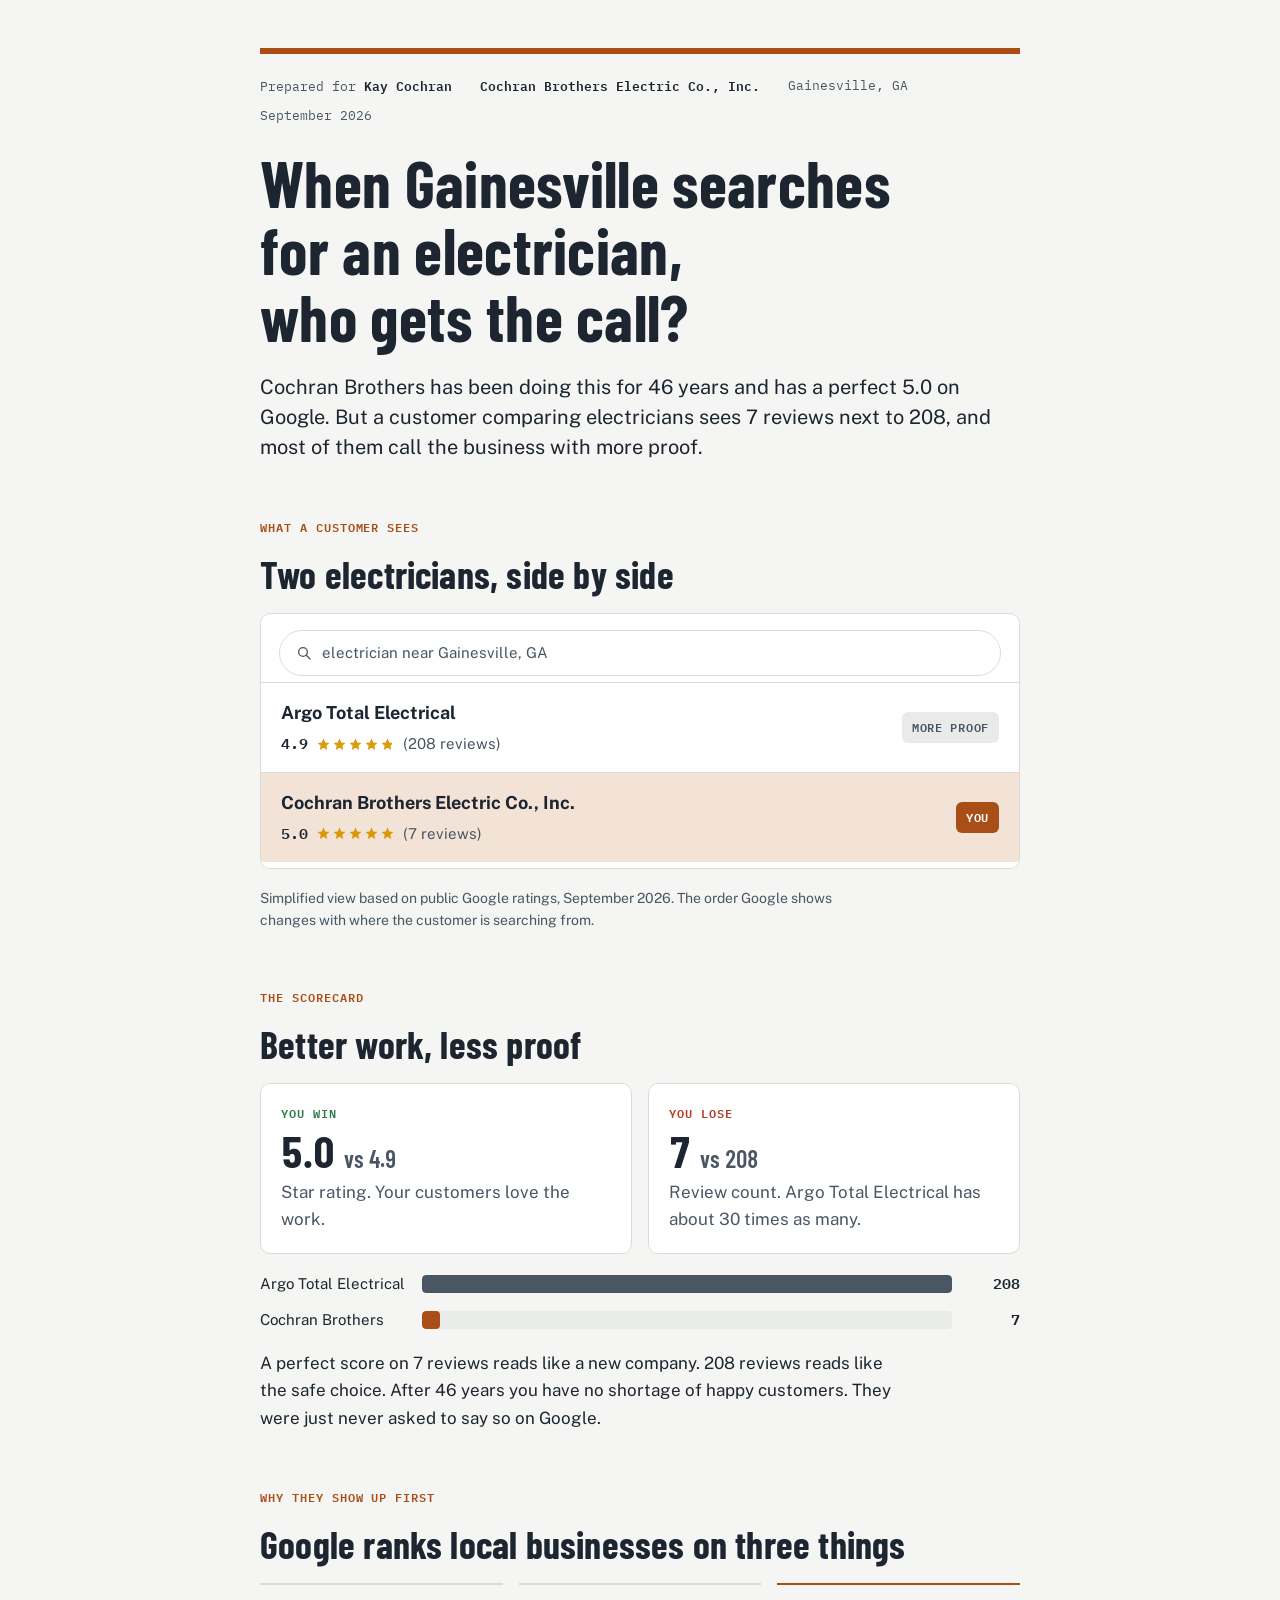
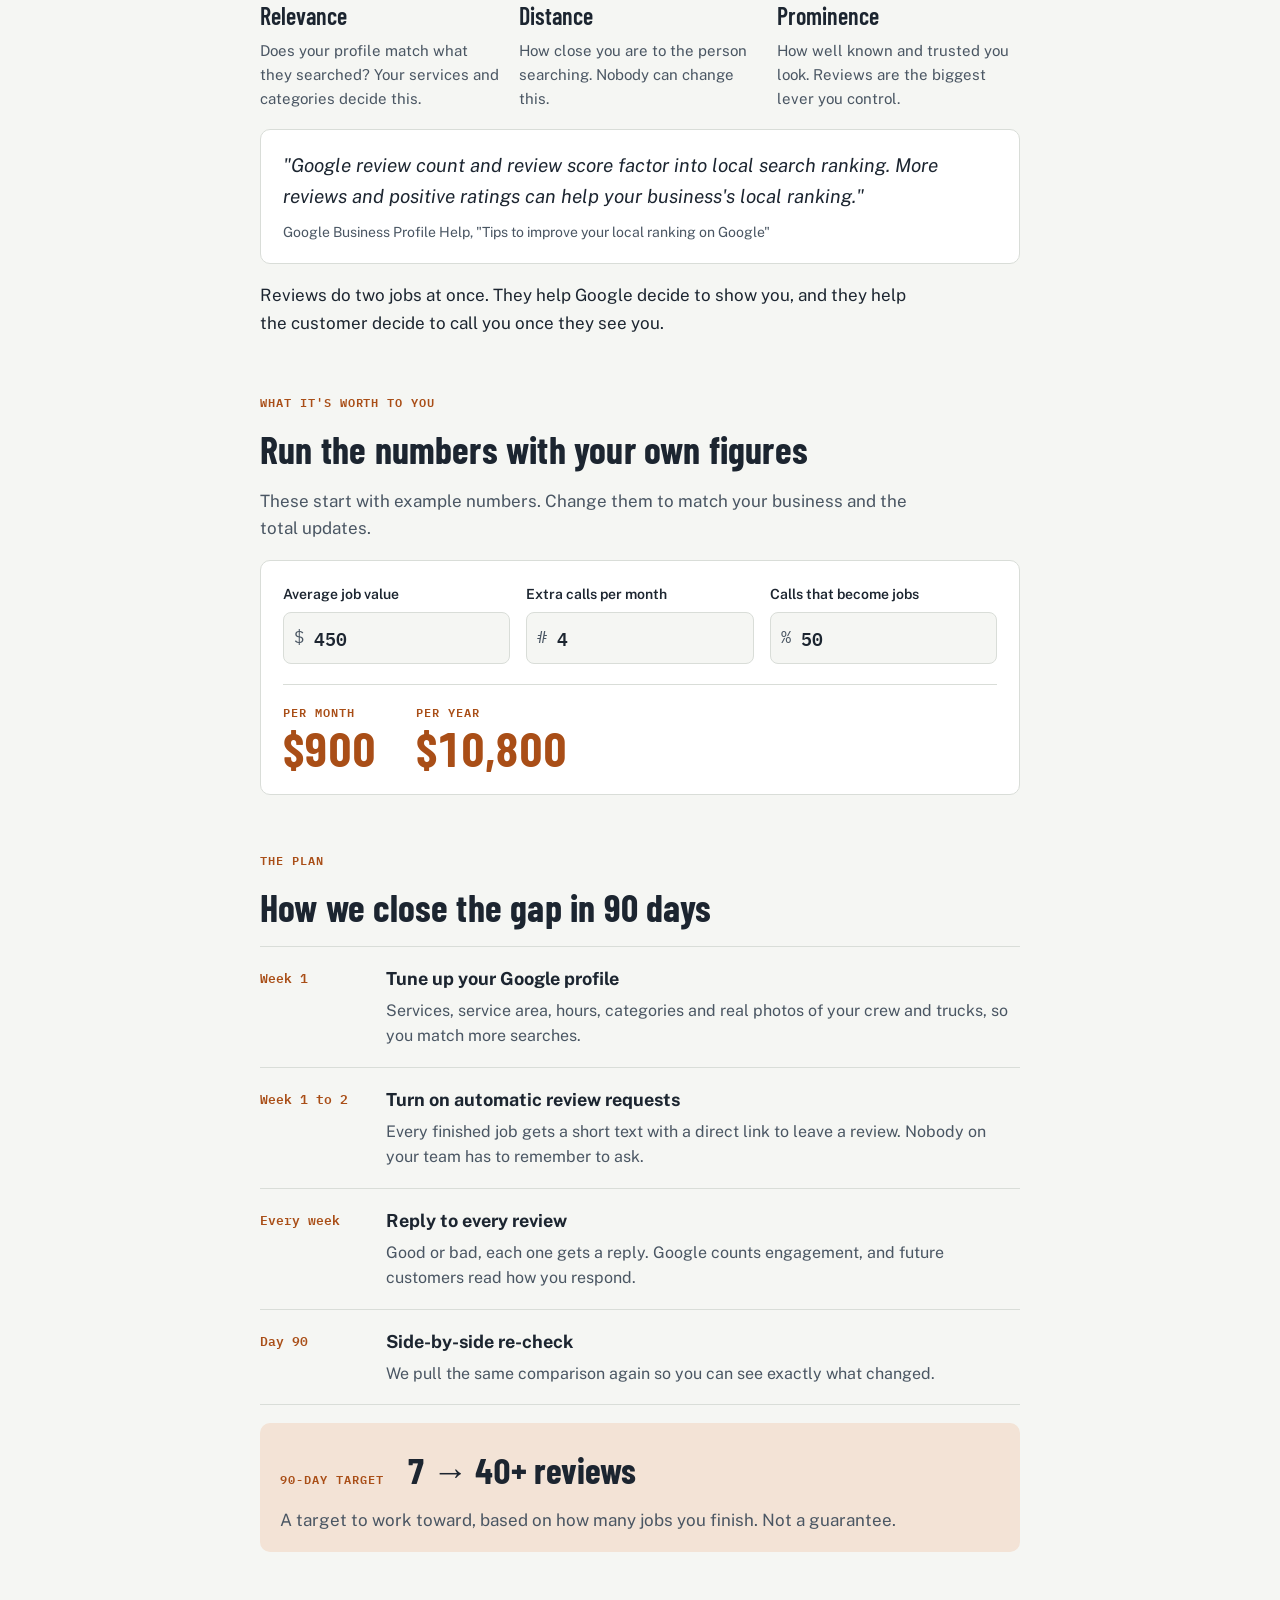
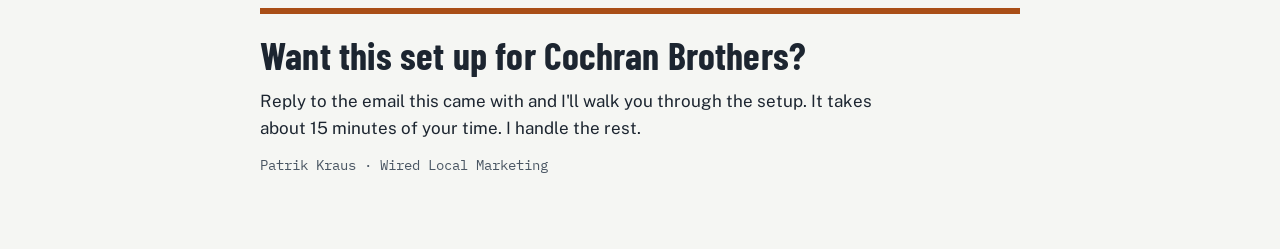
==== google-report.html @ 7e6b8bd8 "Add Google reviews report page for Cochran Brothers outreach Standalone noindex page comparing Cochr" ====
<!doctype html>
<html lang="en">
<head>
<meta charset="utf-8">
<meta name="viewport" content="width=device-width, initial-scale=1, viewport-fit=cover">
<meta name="robots" content="noindex">
<title>Who Gets the Call in Gainesville</title>
<link rel="preconnect" href="https://fonts.googleapis.com">
<link rel="preconnect" href="https://fonts.gstatic.com" crossorigin>
<link rel="stylesheet" href="https://fonts.googleapis.com/css2?family=Barlow+Condensed:wght@500;600;700&family=Public+Sans:ital,wght@0,400;0,600;0,700;1,400&family=IBM+Plex+Mono:wght@500;600&display=swap">
<style>
  :root {
    --paper: #f5f6f3;
    --panel: #ffffff;
    --ink: #1c2530;
    --ink-soft: #4a5663;
    --line: #d9ddd8;
    --copper: #a94e17;
    --copper-soft: #f3e3d6;
    --star: #d99a0b;
    --good: #2f7a4b;
    --warn: #b23b2a;
    --bar-bg: #e8ebe7;
    --display: "Barlow Condensed", "Arial Narrow", "Helvetica Neue", Arial, sans-serif;
    --body: "Public Sans", "Segoe UI", system-ui, -apple-system, sans-serif;
    --mono: "IBM Plex Mono", ui-monospace, "SFMono-Regular", Menlo, monospace;
  }
  @media (prefers-color-scheme: dark) {
    :root:not([data-theme="light"]) {
      color-scheme: dark;
      --paper: #13181e;
      --panel: #1b222a;
      --ink: #e9ece8;
      --ink-soft: #a8b2bb;
      --line: #2e3842;
      --copper: #e08a4f;
      --copper-soft: #3a2619;
      --star: #f0b62e;
      --good: #6cc38c;
      --warn: #f07a66;
      --bar-bg: #26303a;
    }
  }
  :root[data-theme="dark"] {
    color-scheme: dark;
    --paper: #13181e;
    --panel: #1b222a;
    --ink: #e9ece8;
    --ink-soft: #a8b2bb;
    --line: #2e3842;
    --copper: #e08a4f;
    --copper-soft: #3a2619;
    --star: #f0b62e;
    --good: #6cc38c;
    --warn: #f07a66;
    --bar-bg: #26303a;
  }

  * { box-sizing: border-box; }
  body {
    background: var(--paper);
    color: var(--ink);
    font-family: var(--body);
    font-size: 17px;
    line-height: 1.6;
    padding-inline: 20px;
    padding-block: 40px 64px;
  }
  .sheet { max-width: 760px; margin: 0 auto; display: grid; gap: 56px; }

  h1, h2 { font-family: var(--display); font-weight: 700; line-height: 1.05; text-wrap: balance; margin: 0; letter-spacing: 0.005em; }
  h1 { font-size: clamp(40px, 7vw, 64px); }
  h2 { font-size: clamp(28px, 4.4vw, 38px); }
  p { margin: 0; max-width: 65ch; }
  .label {
    font-family: var(--mono); font-size: 12px; font-weight: 600;
    letter-spacing: 0.08em; text-transform: uppercase; color: var(--copper);
  }
  .muted { color: var(--ink-soft); }
  section { display: grid; gap: 18px; }

  /* Header as a job ticket */
  .ticket {
    display: grid; gap: 22px;
    border-top: 6px solid var(--copper);
    padding-top: 22px;
  }
  .ticket-meta {
    display: flex; flex-wrap: wrap; gap: 8px 28px;
    font-family: var(--mono); font-size: 13px; color: var(--ink-soft);
  }
  .ticket-meta b { color: var(--ink); font-weight: 600; }
  .lead { font-size: 20px; line-height: 1.5; }

  /* Search result mockup */
  .results {
    background: var(--panel); border: 1px solid var(--line); border-radius: 10px;
    padding: 6px 0; overflow: hidden;
  }
  .query {
    display: flex; align-items: center; gap: 10px;
    margin: 10px 18px 6px; padding: 10px 16px;
    border: 1px solid var(--line); border-radius: 999px;
    font-size: 15px; color: var(--ink-soft);
  }
  .query svg { flex: none; }
  .row {
    display: grid; grid-template-columns: 1fr auto; gap: 4px 16px; align-items: center;
    padding: 16px 20px; border-top: 1px solid var(--line);
  }
  .row:first-of-type { border-top: 0; }
  .row .name { font-weight: 700; font-size: 18px; }
  .row .meta { display: flex; align-items: center; gap: 8px; font-size: 15px; color: var(--ink-soft); flex-wrap: wrap; }
  .row .meta .num { font-family: var(--mono); color: var(--ink); font-weight: 600; }
  .row .tag {
    grid-row: span 2; font-family: var(--mono); font-size: 12px; font-weight: 600;
    letter-spacing: 0.06em; text-transform: uppercase; padding: 6px 10px; border-radius: 6px;
    white-space: nowrap;
  }
  .row.them .tag { background: var(--bar-bg); color: var(--ink-soft); }
  .row.you { background: var(--copper-soft); }
  .row.you .tag { background: var(--copper); color: var(--panel); }
  .stars { display: inline-flex; gap: 1px; }
  .stars svg { width: 15px; height: 15px; }
  .caption { font-size: 14px; color: var(--ink-soft); }

  /* Scorecard */
  .score { display: grid; grid-template-columns: repeat(2, minmax(0, 1fr)); gap: 16px; }
  .score > div {
    background: var(--panel); border: 1px solid var(--line); border-radius: 10px;
    padding: 20px; display: grid; gap: 6px; align-content: start;
  }
  .score .verdict { font-family: var(--mono); font-size: 12px; font-weight: 600; letter-spacing: 0.08em; text-transform: uppercase; }
  .score .verdict.win { color: var(--good); }
  .score .verdict.lose { color: var(--warn); }
  .score .big { font-family: var(--display); font-size: 44px; font-weight: 700; line-height: 1; font-variant-numeric: tabular-nums; }
  .score .big small { font-size: 24px; color: var(--ink-soft); font-weight: 600; }

  .bars { display: grid; gap: 12px; }
  .bar { display: grid; grid-template-columns: 150px 1fr 56px; gap: 12px; align-items: center; font-size: 15px; }
  .bar .track { height: 18px; background: var(--bar-bg); border-radius: 4px; overflow: hidden; }
  .bar .fill { height: 100%; background: var(--ink-soft); border-radius: 4px; }
  .bar.you .fill { background: var(--copper); min-width: 4px; }
  .bar .n { font-family: var(--mono); font-weight: 600; text-align: right; font-variant-numeric: tabular-nums; }

  /* Google quote */
  blockquote {
    margin: 0; padding: 20px 22px; background: var(--panel);
    border: 1px solid var(--line); border-radius: 10px;
    display: grid; gap: 10px;
  }
  blockquote p { font-size: 19px; font-style: italic; }
  blockquote cite { font-style: normal; font-size: 14px; color: var(--ink-soft); }
  .factors { display: grid; grid-template-columns: repeat(3, minmax(0, 1fr)); gap: 16px; }
  .factors div { display: grid; gap: 4px; align-content: start; border-top: 2px solid var(--line); padding-top: 12px; }
  .factors div.key { border-top-color: var(--copper); }
  .factors h3 { margin: 0; font-family: var(--display); font-size: 24px; font-weight: 600; }
  .factors p { font-size: 15px; color: var(--ink-soft); }

  /* Calculator */
  .calc {
    background: var(--panel); border: 1px solid var(--line); border-radius: 10px;
    padding: 22px; display: grid; gap: 20px;
  }
  .inputs { display: grid; grid-template-columns: repeat(3, minmax(0, 1fr)); gap: 16px; }
  .field { display: grid; gap: 6px; }
  .field label { font-size: 14px; font-weight: 600; }
  .field .wrap { display: flex; align-items: center; border: 1px solid var(--line); border-radius: 8px; background: var(--paper); }
  .field .wrap span { padding-inline: 10px; font-family: var(--mono); color: var(--ink-soft); }
  .field input {
    width: 100%; min-width: 0; border: 0; background: transparent; color: var(--ink);
    font-family: var(--mono); font-size: 18px; font-weight: 600; padding: 10px 10px 10px 0;
  }
  .field .wrap:focus-within { outline: 2px solid var(--copper); outline-offset: 1px; }
  .field input:focus { outline: none; }
  .result { display: flex; flex-wrap: wrap; gap: 12px 40px; align-items: baseline; border-top: 1px solid var(--line); padding-top: 18px; }
  .result div { display: grid; gap: 2px; }
  .result .big { font-family: var(--display); font-size: 48px; font-weight: 700; line-height: 1; color: var(--copper); font-variant-numeric: tabular-nums; }

  /* Plan */
  ol.plan { list-style: none; margin: 0; padding: 0; display: grid; gap: 0; counter-reset: step; }
  ol.plan li {
    counter-increment: step; display: grid; grid-template-columns: 110px 1fr; gap: 16px;
    padding: 18px 0; border-top: 1px solid var(--line);
  }
  ol.plan li:last-child { border-bottom: 1px solid var(--line); }
  ol.plan .when { font-family: var(--mono); font-size: 13px; font-weight: 600; color: var(--copper); padding-top: 3px; }
  ol.plan h3 { margin: 0 0 4px; font-size: 18px; }
  ol.plan p { font-size: 16px; color: var(--ink-soft); }
  .goal {
    display: flex; flex-wrap: wrap; gap: 8px 24px; align-items: baseline;
    background: var(--copper-soft); border-radius: 10px; padding: 18px 20px;
  }
  .goal .big { font-family: var(--display); font-size: 36px; font-weight: 700; font-variant-numeric: tabular-nums; }

  .cta { border-top: 6px solid var(--copper); padding-top: 22px; display: grid; gap: 12px; }
  .sign { font-family: var(--mono); font-size: 14px; color: var(--ink-soft); }

  @media (max-width: 620px) {
    body { font-size: 16px; padding-block: 28px 48px; }
    .sheet { gap: 44px; }
    .score, .inputs, .factors { grid-template-columns: 1fr; }
    .bar { grid-template-columns: 1fr 48px; }
    .bar .who { grid-column: 1 / -1; }
    ol.plan li { grid-template-columns: 1fr; gap: 4px; }
  }
  @media (prefers-reduced-motion: no-preference) {
    .bar .fill { transition: width 600ms ease-out; }
  }
</style>

</head>
<body>
<main class="sheet">

  <header class="ticket">
    <div class="ticket-meta">
      <span>Prepared for <b id="t-contact"></b></span>
      <span><b id="t-business"></b></span>
      <span id="t-city"></span>
      <span id="t-date"></span>
    </div>
    <h1 id="t-headline"></h1>
    <p class="lead" id="t-lead"></p>
  </header>

  <section>
    <span class="label">What a customer sees</span>
    <h2>Two electricians, side by side</h2>
    <div class="results" aria-label="Simplified Google local results">
      <div class="query">
        <svg width="16" height="16" viewBox="0 0 24 24" fill="none" aria-hidden="true"><circle cx="10.5" cy="10.5" r="6.5" stroke="currentColor" stroke-width="2" fill="none"/><path d="M15.5 15.5L21 21" stroke="currentColor" stroke-width="2" stroke-linecap="round"/></svg>
        <span id="t-query"></span>
      </div>
      <div class="row them">
        <div class="name" id="r-comp-name"></div>
        <span class="tag">More proof</span>
        <div class="meta"><span class="num" id="r-comp-rating"></span><span class="stars" id="r-comp-stars"></span><span id="r-comp-count"></span></div>
      </div>
      <div class="row you">
        <div class="name" id="r-you-name"></div>
        <span class="tag">You</span>
        <div class="meta"><span class="num" id="r-you-rating"></span><span class="stars" id="r-you-stars"></span><span id="r-you-count"></span></div>
      </div>
    </div>
    <p class="caption" id="t-caption"></p>
  </section>

  <section>
    <span class="label">The scorecard</span>
    <h2 id="t-score-head"></h2>
    <div class="score">
      <div>
        <span class="verdict win">You win</span>
        <span class="big" id="s-rating"></span>
        <p class="muted">Star rating. Your customers love the work.</p>
      </div>
      <div>
        <span class="verdict lose">You lose</span>
        <span class="big" id="s-count"></span>
        <p class="muted" id="s-count-note"></p>
      </div>
    </div>
    <div class="bars" aria-label="Google review count comparison, drawn to scale">
      <div class="bar"><span class="who" id="b-comp-name"></span><div class="track"><div class="fill" id="b-comp"></div></div><span class="n" id="b-comp-n"></span></div>
      <div class="bar you"><span class="who" id="b-you-name"></span><div class="track"><div class="fill" id="b-you"></div></div><span class="n" id="b-you-n"></span></div>
    </div>
    <p id="t-score-body"></p>
  </section>

  <section>
    <span class="label">Why they show up first</span>
    <h2>Google ranks local businesses on three things</h2>
    <div class="factors">
      <div><h3>Relevance</h3><p>Does your profile match what they searched? Your services and categories decide this.</p></div>
      <div><h3>Distance</h3><p>How close you are to the person searching. Nobody can change this.</p></div>
      <div class="key"><h3>Prominence</h3><p>How well known and trusted you look. Reviews are the biggest lever you control.</p></div>
    </div>
    <blockquote>
      <p>"Google review count and review score factor into local search ranking. More reviews and positive ratings can help your business's local ranking."</p>
      <cite>Google Business Profile Help, "Tips to improve your local ranking on Google"</cite>
    </blockquote>
    <p>Reviews do two jobs at once. They help Google decide to show you, and they help the customer decide to call you once they see you.</p>
  </section>

  <section>
    <span class="label">What it's worth to you</span>
    <h2>Run the numbers with your own figures</h2>
    <p class="muted">These start with example numbers. Change them to match your business and the total updates.</p>
    <div class="calc">
      <div class="inputs">
        <div class="field">
          <label for="c-job">Average job value</label>
          <div class="wrap"><span>$</span><input id="c-job" type="number" min="0" step="50" inputmode="numeric"></div>
        </div>
        <div class="field">
          <label for="c-calls">Extra calls per month</label>
          <div class="wrap"><span>#</span><input id="c-calls" type="number" min="0" step="1" inputmode="numeric"></div>
        </div>
        <div class="field">
          <label for="c-close">Calls that become jobs</label>
          <div class="wrap"><span>%</span><input id="c-close" type="number" min="0" max="100" step="5" inputmode="numeric"></div>
        </div>
      </div>
      <div class="result" aria-live="polite">
        <div><span class="label">Per month</span><span class="big" id="c-month"></span></div>
        <div><span class="label">Per year</span><span class="big" id="c-year"></span></div>
      </div>
    </div>
  </section>

  <section>
    <span class="label">The plan</span>
    <h2>How we close the gap in 90 days</h2>
    <ol class="plan">
      <li><span class="when">Week 1</span><div><h3>Tune up your Google profile</h3><p>Services, service area, hours, categories and real photos of your crew and trucks, so you match more searches.</p></div></li>
      <li><span class="when">Week 1 to 2</span><div><h3>Turn on automatic review requests</h3><p>Every finished job gets a short text with a direct link to leave a review. Nobody on your team has to remember to ask.</p></div></li>
      <li><span class="when">Every week</span><div><h3>Reply to every review</h3><p>Good or bad, each one gets a reply. Google counts engagement, and future customers read how you respond.</p></div></li>
      <li><span class="when">Day 90</span><div><h3>Side-by-side re-check</h3><p>We pull the same comparison again so you can see exactly what changed.</p></div></li>
    </ol>
    <div class="goal">
      <span class="label">90-day target</span>
      <span class="big" id="g-target"></span>
      <span class="muted">A target to work toward, based on how many jobs you finish. Not a guarantee.</span>
    </div>
  </section>

  <footer class="cta">
    <h2 id="t-cta"></h2>
    <p>Reply to the email this came with and I'll walk you through the setup. It takes about 15 minutes of your time. I handle the rest.</p>
    <p class="sign">Patrik Kraus · Wired Local Marketing</p>
  </footer>
</main>

<script>
  // Swap these values to reuse the report for another prospect.
  const DATA = {
    contact: "Kay Cochran",
    business: "Cochran Brothers Electric Co., Inc.",
    shortName: "Cochran Brothers",
    city: "Gainesville, GA",
    since: 1980,
    date: "September 2026",
    query: "electrician near Gainesville, GA",
    you: { rating: 5.0, reviews: 7 },
    competitor: { name: "Argo Total Electrical", rating: 4.9, reviews: 208 },
    targetReviews: 40,
    calc: { job: 450, calls: 4, close: 50 }
  };

  const $ = id => document.getElementById(id);
  const years = parseInt(DATA.date.slice(-4), 10) - DATA.since;
  const ratio = Math.round(DATA.competitor.reviews / Math.max(DATA.you.reviews, 1));

  function starSvg(fill) {
    const id = "g" + Math.random().toString(36).slice(2, 8);
    return `<svg viewBox="0 0 24 24" aria-hidden="true"><defs><linearGradient id="${id}"><stop offset="${fill * 100}%" stop-color="var(--star)"/><stop offset="${fill * 100}%" stop-color="var(--bar-bg)"/></linearGradient></defs><path fill="url(#${id})" d="M12 2.5l2.9 6.1 6.6.8-4.9 4.6 1.3 6.6L12 17.3l-5.9 3.3 1.3-6.6-4.9-4.6 6.6-.8z"/></svg>`;
  }
  function stars(rating) {
    let out = "";
    for (let i = 0; i < 5; i++) out += starSvg(Math.max(0, Math.min(1, rating - i)));
    return out;
  }

  $("t-contact").textContent = DATA.contact;
  $("t-business").textContent = DATA.business;
  $("t-city").textContent = DATA.city;
  $("t-date").textContent = DATA.date;
  $("t-headline").textContent = `When ${DATA.city.split(",")[0]} searches for an electrician, who gets the call?`;
  $("t-lead").textContent = `${DATA.shortName} has been doing this for ${years} years and has a perfect ${DATA.you.rating.toFixed(1)} on Google. But a customer comparing electricians sees ${DATA.you.reviews} reviews next to ${DATA.competitor.reviews}, and most of them call the business with more proof.`;

  $("t-query").textContent = DATA.query;
  $("r-comp-name").textContent = DATA.competitor.name;
  $("r-comp-rating").textContent = DATA.competitor.rating.toFixed(1);
  $("r-comp-stars").innerHTML = stars(DATA.competitor.rating);
  $("r-comp-count").textContent = `(${DATA.competitor.reviews} reviews)`;
  $("r-you-name").textContent = DATA.business;
  $("r-you-rating").textContent = DATA.you.rating.toFixed(1);
  $("r-you-stars").innerHTML = stars(DATA.you.rating);
  $("r-you-count").textContent = `(${DATA.you.reviews} reviews)`;
  $("t-caption").textContent = `Simplified view based on public Google ratings, ${DATA.date}. The order Google shows changes with where the customer is searching from.`;

  $("t-score-head").textContent = "Better work, less proof";
  $("s-rating").innerHTML = `${DATA.you.rating.toFixed(1)} <small>vs ${DATA.competitor.rating.toFixed(1)}</small>`;
  $("s-count").innerHTML = `${DATA.you.reviews} <small>vs ${DATA.competitor.reviews}</small>`;
  $("s-count-note").textContent = `Review count. ${DATA.competitor.name} has about ${ratio} times as many.`;
  $("b-comp-name").textContent = DATA.competitor.name;
  $("b-you-name").textContent = DATA.shortName;
  $("b-comp-n").textContent = DATA.competitor.reviews;
  $("b-you-n").textContent = DATA.you.reviews;
  const max = Math.max(DATA.competitor.reviews, DATA.you.reviews);
  $("b-comp").style.width = (DATA.competitor.reviews / max * 100) + "%";
  $("b-you").style.width = (DATA.you.reviews / max * 100) + "%";
  $("t-score-body").textContent = `A perfect score on ${DATA.you.reviews} reviews reads like a new company. ${DATA.competitor.reviews} reviews reads like the safe choice. After ${years} years you have no shortage of happy customers. They were just never asked to say so on Google.`;

  $("g-target").textContent = `${DATA.you.reviews} → ${DATA.targetReviews}+ reviews`;
  $("t-cta").textContent = `Want this set up for ${DATA.shortName}?`;

  const money = n => "$" + Math.round(n).toLocaleString("en-US");
  const inputs = { job: $("c-job"), calls: $("c-calls"), close: $("c-close") };
  inputs.job.value = DATA.calc.job;
  inputs.calls.value = DATA.calc.calls;
  inputs.close.value = DATA.calc.close;
  function recalc() {
    const job = Math.max(0, parseFloat(inputs.job.value) || 0);
    const calls = Math.max(0, parseFloat(inputs.calls.value) || 0);
    const close = Math.min(100, Math.max(0, parseFloat(inputs.close.value) || 0)) / 100;
    const month = job * calls * close;
    $("c-month").textContent = money(month);
    $("c-year").textContent = money(month * 12);
  }
  Object.values(inputs).forEach(el => el.addEventListener("input", recalc));
  recalc();
</script>
</body>
</html>
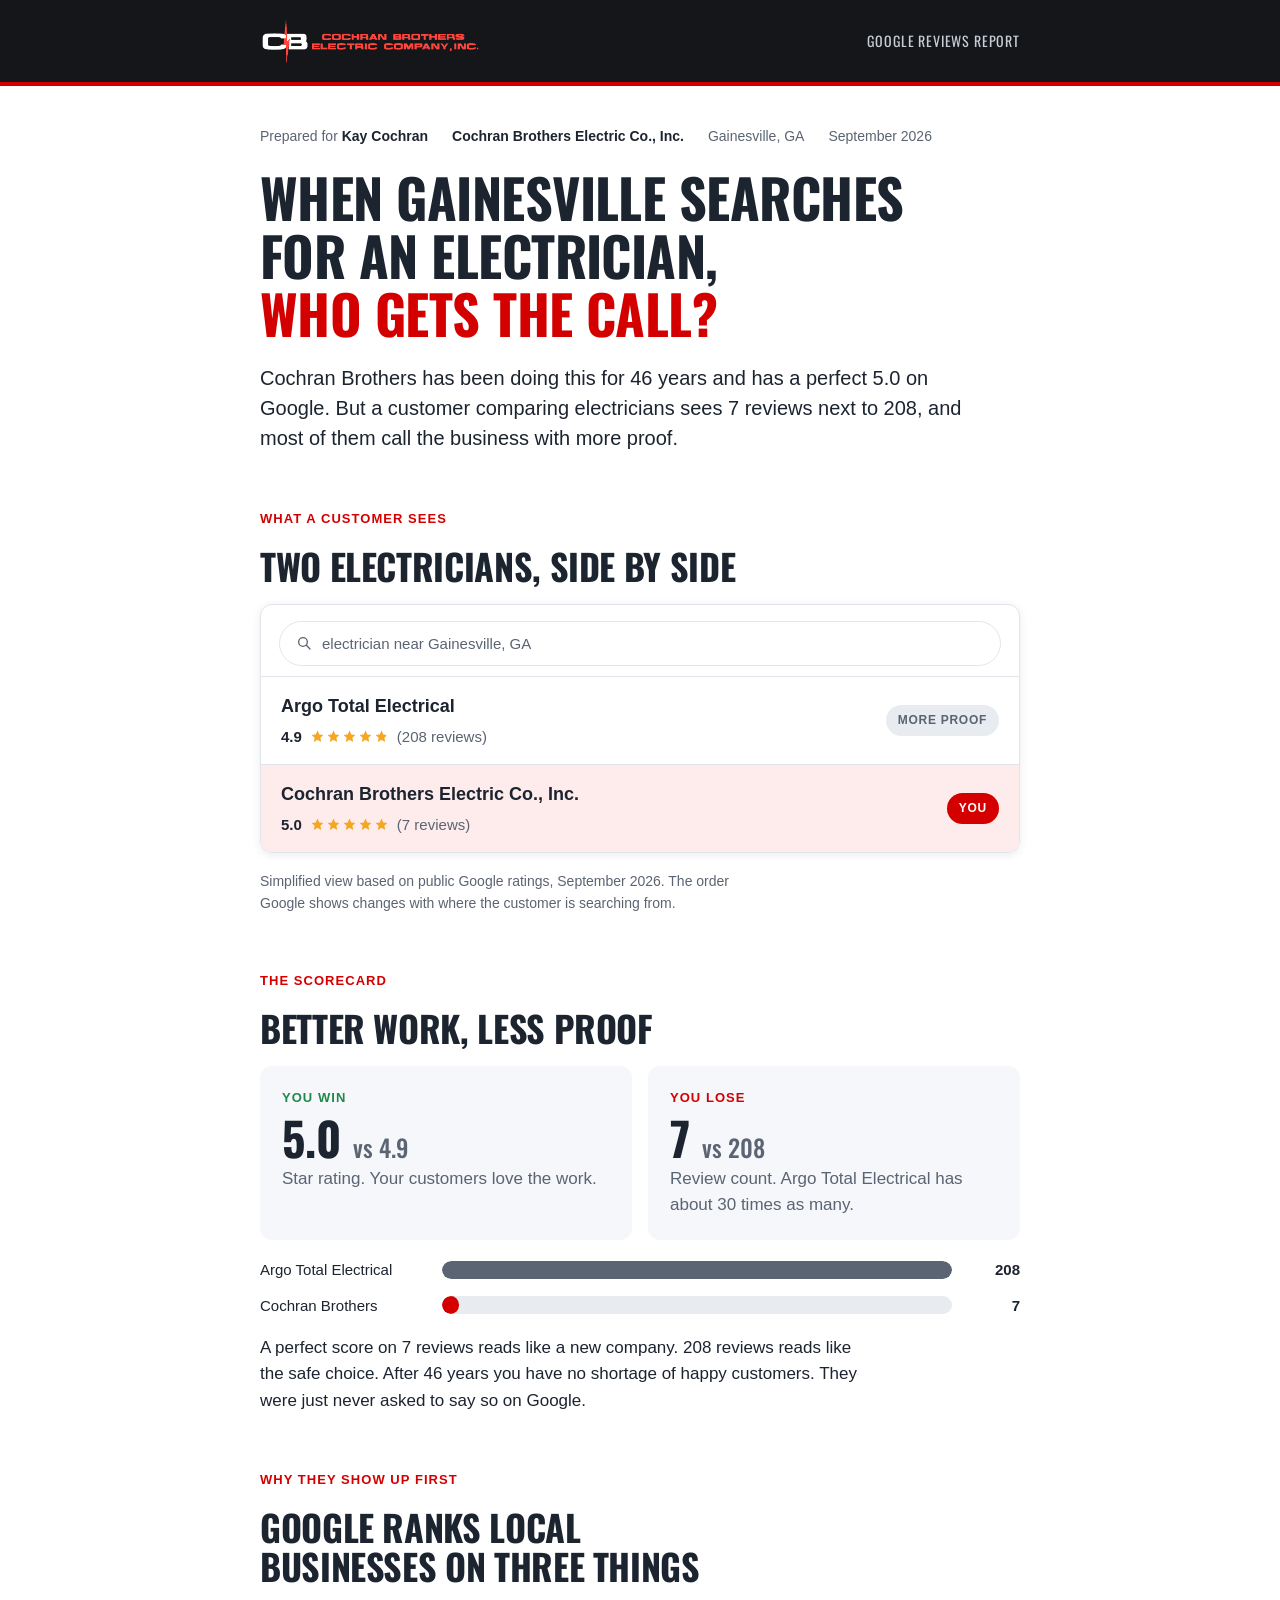
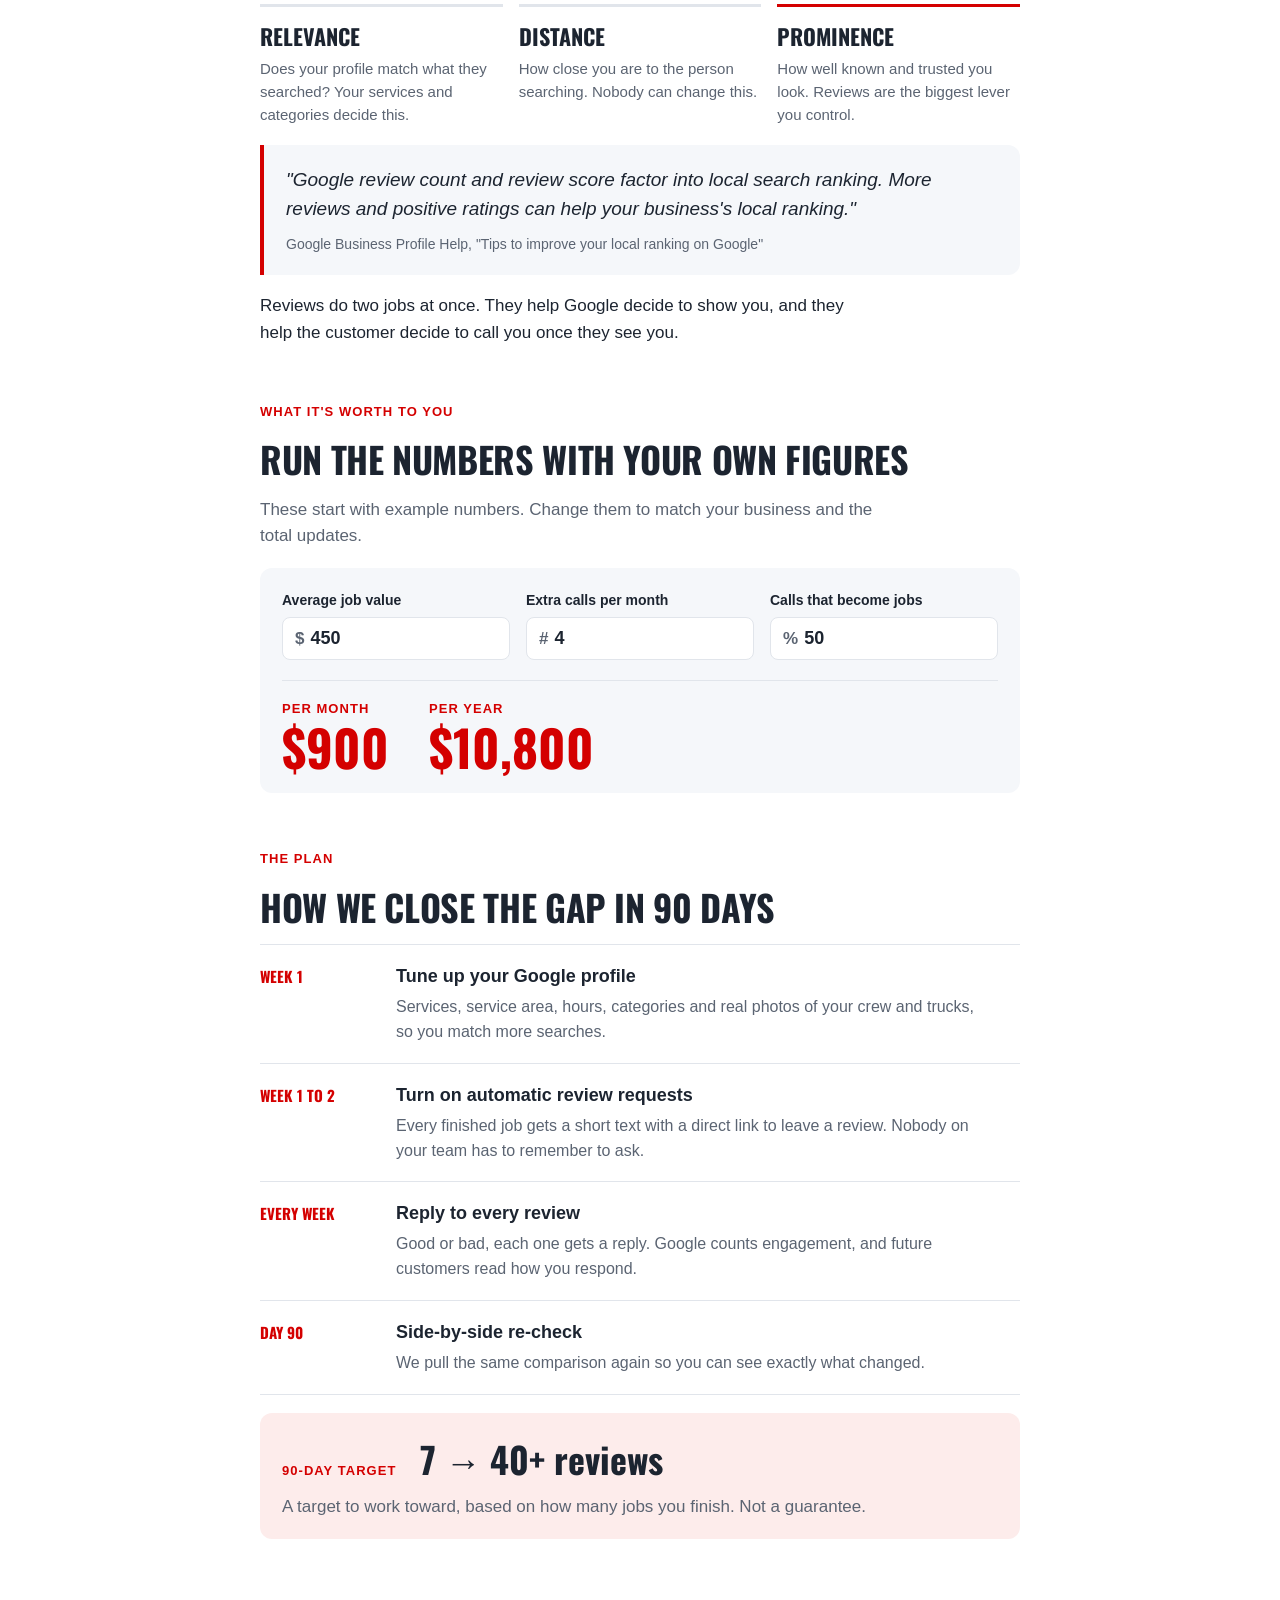
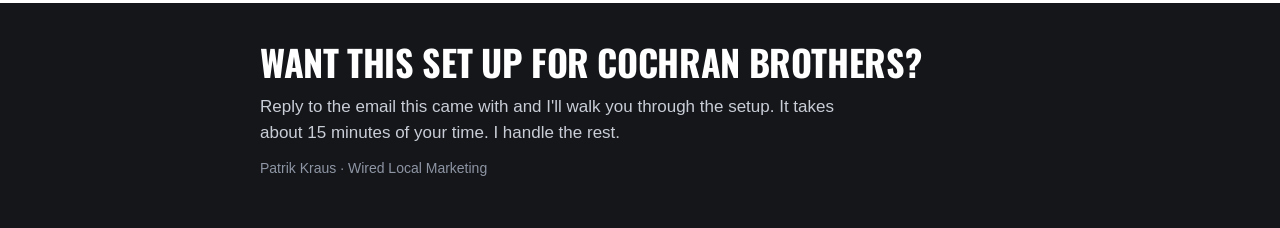
==== commit 2e734a58: "Restyle Google reviews report to match the Cochran Brothers site Uses the site's tokens (Cochran red" ====
--- a/google-report.html
+++ b/google-report.html
@@ -7,211 +7,138 @@
 <title>Who Gets the Call in Gainesville</title>
 <link rel="preconnect" href="https://fonts.googleapis.com">
 <link rel="preconnect" href="https://fonts.gstatic.com" crossorigin>
-<link rel="stylesheet" href="https://fonts.googleapis.com/css2?family=Barlow+Condensed:wght@500;600;700&family=Public+Sans:ital,wght@0,400;0,600;0,700;1,400&family=IBM+Plex+Mono:wght@500;600&display=swap">
+<link rel="stylesheet" href="https://fonts.googleapis.com/css2?family=Oswald:wght@500;700&display=swap">
 <style>
+  /* Tokens copied from styles.css so the report matches the Cochran Brothers site */
   :root {
-    --paper: #f5f6f3;
-    --panel: #ffffff;
-    --ink: #1c2530;
-    --ink-soft: #4a5663;
-    --line: #d9ddd8;
-    --copper: #a94e17;
-    --copper-soft: #f3e3d6;
-    --star: #d99a0b;
-    --good: #2f7a4b;
-    --warn: #b23b2a;
-    --bar-bg: #e8ebe7;
-    --display: "Barlow Condensed", "Arial Narrow", "Helvetica Neue", Arial, sans-serif;
-    --body: "Public Sans", "Segoe UI", system-ui, -apple-system, sans-serif;
-    --mono: "IBM Plex Mono", ui-monospace, "SFMono-Regular", Menlo, monospace;
-  }
-  @media (prefers-color-scheme: dark) {
-    :root:not([data-theme="light"]) {
-      color-scheme: dark;
-      --paper: #13181e;
-      --panel: #1b222a;
-      --ink: #e9ece8;
-      --ink-soft: #a8b2bb;
-      --line: #2e3842;
-      --copper: #e08a4f;
-      --copper-soft: #3a2619;
-      --star: #f0b62e;
-      --good: #6cc38c;
-      --warn: #f07a66;
-      --bar-bg: #26303a;
-    }
-  }
-  :root[data-theme="dark"] {
-    color-scheme: dark;
-    --paper: #13181e;
-    --panel: #1b222a;
-    --ink: #e9ece8;
-    --ink-soft: #a8b2bb;
-    --line: #2e3842;
-    --copper: #e08a4f;
-    --copper-soft: #3a2619;
-    --star: #f0b62e;
-    --good: #6cc38c;
-    --warn: #f07a66;
-    --bar-bg: #26303a;
-  }
-
+    --color-primary: #d40000;
+    --color-primary-dark: #a80000;
+    --color-primary-soft: #fdeceb;
+    --color-ink: #14161a;
+    --color-accent: #ff5a4d;
+    --color-text: #1c2430;
+    --color-text-muted: #5b6472;
+    --color-bg: #ffffff;
+    --color-bg-alt: #f5f7fa;
+    --color-border: #e1e5eb;
+    --star: #f5a623;
+    --good: #1f8a4c;
+    --bar-bg: #e8ecf1;
+    --font-body: -apple-system, BlinkMacSystemFont, "Segoe UI", Roboto, Helvetica, Arial, sans-serif;
+    --font-heading: "Oswald", "Arial Narrow", var(--font-body);
+    --radius: 12px;
+    --radius-pill: 999px;
+    --shadow: 0 2px 10px rgba(0,0,0,.08);
+  }
   * { box-sizing: border-box; }
-  body {
-    background: var(--paper);
-    color: var(--ink);
-    font-family: var(--body);
-    font-size: 17px;
-    line-height: 1.6;
-    padding-inline: 20px;
-    padding-block: 40px 64px;
-  }
-  .sheet { max-width: 760px; margin: 0 auto; display: grid; gap: 56px; }
-
-  h1, h2 { font-family: var(--display); font-weight: 700; line-height: 1.05; text-wrap: balance; margin: 0; letter-spacing: 0.005em; }
-  h1 { font-size: clamp(40px, 7vw, 64px); }
-  h2 { font-size: clamp(28px, 4.4vw, 38px); }
+  body { margin: 0; background: var(--color-bg); color: var(--color-text); font-family: var(--font-body); font-size: 17px; line-height: 1.55; }
+  .wrap { max-width: 800px; margin: 0 auto; padding-inline: 20px; }
+
+  /* Top band, like the site's dark header */
+  .topbar { background: var(--color-ink); border-bottom: 4px solid var(--color-primary); }
+  .topbar .wrap { display: flex; align-items: center; justify-content: space-between; gap: 16px; flex-wrap: wrap; padding-block: 18px; }
+  .topbar img { height: 46px; width: auto; display: block; }
+  .topbar .doc { font-family: var(--font-heading); text-transform: uppercase; letter-spacing: .06em; font-size: 14px; color: #c9cdd6; }
+
+  .sheet { display: grid; gap: 56px; padding-block: 40px 64px; }
+  h1, h2 { font-family: var(--font-heading); font-weight: 700; text-transform: uppercase; letter-spacing: -0.01em; line-height: 1.08; text-wrap: balance; margin: 0; }
+  h1 { font-size: clamp(34px, 6vw, 54px); }
+  h1 em { font-style: normal; color: var(--color-primary); }
+  h2 { font-size: clamp(26px, 4vw, 36px); }
+  h3 { margin: 0; }
   p { margin: 0; max-width: 65ch; }
-  .label {
-    font-family: var(--mono); font-size: 12px; font-weight: 600;
-    letter-spacing: 0.08em; text-transform: uppercase; color: var(--copper);
-  }
-  .muted { color: var(--ink-soft); }
+  .label { text-transform: uppercase; letter-spacing: .08em; font-size: 13px; font-weight: 700; color: var(--color-primary); }
+  .muted { color: var(--color-text-muted); }
   section { display: grid; gap: 18px; }
 
-  /* Header as a job ticket */
-  .ticket {
-    display: grid; gap: 22px;
-    border-top: 6px solid var(--copper);
-    padding-top: 22px;
-  }
-  .ticket-meta {
-    display: flex; flex-wrap: wrap; gap: 8px 28px;
-    font-family: var(--mono); font-size: 13px; color: var(--ink-soft);
-  }
-  .ticket-meta b { color: var(--ink); font-weight: 600; }
+  .ticket { display: grid; gap: 20px; }
+  .ticket-meta { display: flex; flex-wrap: wrap; gap: 6px 24px; font-size: 14px; color: var(--color-text-muted); }
+  .ticket-meta b { color: var(--color-text); }
   .lead { font-size: 20px; line-height: 1.5; }
 
-  /* Search result mockup */
-  .results {
-    background: var(--panel); border: 1px solid var(--line); border-radius: 10px;
-    padding: 6px 0; overflow: hidden;
-  }
-  .query {
-    display: flex; align-items: center; gap: 10px;
-    margin: 10px 18px 6px; padding: 10px 16px;
-    border: 1px solid var(--line); border-radius: 999px;
-    font-size: 15px; color: var(--ink-soft);
-  }
+  .results { background: var(--color-bg); border: 1px solid var(--color-border); border-radius: var(--radius); box-shadow: var(--shadow); overflow: hidden; padding-top: 6px; }
+  .query { display: flex; align-items: center; gap: 10px; margin: 10px 18px 10px; padding: 10px 16px; border: 1px solid var(--color-border); border-radius: var(--radius-pill); font-size: 15px; color: var(--color-text-muted); }
   .query svg { flex: none; }
-  .row {
-    display: grid; grid-template-columns: 1fr auto; gap: 4px 16px; align-items: center;
-    padding: 16px 20px; border-top: 1px solid var(--line);
-  }
-  .row:first-of-type { border-top: 0; }
+  .row { display: grid; grid-template-columns: 1fr auto; gap: 4px 16px; align-items: center; padding: 16px 20px; border-top: 1px solid var(--color-border); }
   .row .name { font-weight: 700; font-size: 18px; }
-  .row .meta { display: flex; align-items: center; gap: 8px; font-size: 15px; color: var(--ink-soft); flex-wrap: wrap; }
-  .row .meta .num { font-family: var(--mono); color: var(--ink); font-weight: 600; }
-  .row .tag {
-    grid-row: span 2; font-family: var(--mono); font-size: 12px; font-weight: 600;
-    letter-spacing: 0.06em; text-transform: uppercase; padding: 6px 10px; border-radius: 6px;
-    white-space: nowrap;
-  }
-  .row.them .tag { background: var(--bar-bg); color: var(--ink-soft); }
-  .row.you { background: var(--copper-soft); }
-  .row.you .tag { background: var(--copper); color: var(--panel); }
+  .row .meta { display: flex; align-items: center; gap: 8px; font-size: 15px; color: var(--color-text-muted); flex-wrap: wrap; }
+  .row .meta .num { color: var(--color-text); font-weight: 700; font-variant-numeric: tabular-nums; }
+  .row .tag { grid-row: span 2; font-size: 12px; font-weight: 700; letter-spacing: .06em; text-transform: uppercase; padding: 6px 12px; border-radius: var(--radius-pill); white-space: nowrap; }
+  .row.them .tag { background: var(--bar-bg); color: var(--color-text-muted); }
+  .row.you { background: var(--color-primary-soft); }
+  .row.you .tag { background: var(--color-primary); color: #fff; }
   .stars { display: inline-flex; gap: 1px; }
   .stars svg { width: 15px; height: 15px; }
-  .caption { font-size: 14px; color: var(--ink-soft); }
-
-  /* Scorecard */
+  .caption { font-size: 14px; color: var(--color-text-muted); }
+
   .score { display: grid; grid-template-columns: repeat(2, minmax(0, 1fr)); gap: 16px; }
-  .score > div {
-    background: var(--panel); border: 1px solid var(--line); border-radius: 10px;
-    padding: 20px; display: grid; gap: 6px; align-content: start;
-  }
-  .score .verdict { font-family: var(--mono); font-size: 12px; font-weight: 600; letter-spacing: 0.08em; text-transform: uppercase; }
+  .score > div { background: var(--color-bg-alt); border-radius: var(--radius); padding: 22px; display: grid; gap: 6px; align-content: start; }
+  .score .verdict { font-size: 13px; font-weight: 700; letter-spacing: .08em; text-transform: uppercase; }
   .score .verdict.win { color: var(--good); }
-  .score .verdict.lose { color: var(--warn); }
-  .score .big { font-family: var(--display); font-size: 44px; font-weight: 700; line-height: 1; font-variant-numeric: tabular-nums; }
-  .score .big small { font-size: 24px; color: var(--ink-soft); font-weight: 600; }
+  .score .verdict.lose { color: var(--color-primary); }
+  .score .big { font-family: var(--font-heading); font-size: 46px; font-weight: 700; line-height: 1; font-variant-numeric: tabular-nums; }
+  .score .big small { font-size: 24px; color: var(--color-text-muted); font-weight: 500; }
 
   .bars { display: grid; gap: 12px; }
-  .bar { display: grid; grid-template-columns: 150px 1fr 56px; gap: 12px; align-items: center; font-size: 15px; }
-  .bar .track { height: 18px; background: var(--bar-bg); border-radius: 4px; overflow: hidden; }
-  .bar .fill { height: 100%; background: var(--ink-soft); border-radius: 4px; }
-  .bar.you .fill { background: var(--copper); min-width: 4px; }
-  .bar .n { font-family: var(--mono); font-weight: 600; text-align: right; font-variant-numeric: tabular-nums; }
-
-  /* Google quote */
-  blockquote {
-    margin: 0; padding: 20px 22px; background: var(--panel);
-    border: 1px solid var(--line); border-radius: 10px;
-    display: grid; gap: 10px;
-  }
+  .bar { display: grid; grid-template-columns: 170px 1fr 56px; gap: 12px; align-items: center; font-size: 15px; }
+  .bar .track { height: 18px; background: var(--bar-bg); border-radius: var(--radius-pill); overflow: hidden; }
+  .bar .fill { height: 100%; background: var(--color-text-muted); border-radius: var(--radius-pill); }
+  .bar.you .fill { background: var(--color-primary); min-width: 6px; }
+  .bar .n { font-weight: 700; text-align: right; font-variant-numeric: tabular-nums; }
+
+  blockquote { margin: 0; padding: 20px 22px; background: var(--color-bg-alt); border-left: 4px solid var(--color-primary); border-radius: 0 var(--radius) var(--radius) 0; display: grid; gap: 10px; }
   blockquote p { font-size: 19px; font-style: italic; }
-  blockquote cite { font-style: normal; font-size: 14px; color: var(--ink-soft); }
+  blockquote cite { font-style: normal; font-size: 14px; color: var(--color-text-muted); }
   .factors { display: grid; grid-template-columns: repeat(3, minmax(0, 1fr)); gap: 16px; }
-  .factors div { display: grid; gap: 4px; align-content: start; border-top: 2px solid var(--line); padding-top: 12px; }
-  .factors div.key { border-top-color: var(--copper); }
-  .factors h3 { margin: 0; font-family: var(--display); font-size: 24px; font-weight: 600; }
-  .factors p { font-size: 15px; color: var(--ink-soft); }
-
-  /* Calculator */
-  .calc {
-    background: var(--panel); border: 1px solid var(--line); border-radius: 10px;
-    padding: 22px; display: grid; gap: 20px;
-  }
+  .factors div { display: grid; gap: 4px; align-content: start; border-top: 3px solid var(--color-border); padding-top: 12px; }
+  .factors div.key { border-top-color: var(--color-primary); }
+  .factors h3 { font-family: var(--font-heading); text-transform: uppercase; font-size: 22px; font-weight: 700; }
+  .factors p { font-size: 15px; color: var(--color-text-muted); }
+
+  .calc { background: var(--color-bg-alt); border-radius: var(--radius); padding: 22px; display: grid; gap: 20px; }
   .inputs { display: grid; grid-template-columns: repeat(3, minmax(0, 1fr)); gap: 16px; }
   .field { display: grid; gap: 6px; }
-  .field label { font-size: 14px; font-weight: 600; }
-  .field .wrap { display: flex; align-items: center; border: 1px solid var(--line); border-radius: 8px; background: var(--paper); }
-  .field .wrap span { padding-inline: 10px; font-family: var(--mono); color: var(--ink-soft); }
-  .field input {
-    width: 100%; min-width: 0; border: 0; background: transparent; color: var(--ink);
-    font-family: var(--mono); font-size: 18px; font-weight: 600; padding: 10px 10px 10px 0;
-  }
-  .field .wrap:focus-within { outline: 2px solid var(--copper); outline-offset: 1px; }
+  .field label { font-size: 14px; font-weight: 700; }
+  .field .wrap { display: flex; align-items: center; padding-inline: 0; border: 1px solid var(--color-border); border-radius: 8px; background: var(--color-bg); max-width: none; margin: 0; }
+  .field .wrap span { padding-inline: 12px 6px; color: var(--color-text-muted); font-weight: 700; }
+  .field input { width: 100%; min-width: 0; border: 0; background: transparent; color: var(--color-text); font: 700 18px var(--font-body); padding: 10px 10px 10px 0; font-variant-numeric: tabular-nums; }
+  .field .wrap:focus-within { outline: 2px solid var(--color-primary); outline-offset: 1px; }
   .field input:focus { outline: none; }
-  .result { display: flex; flex-wrap: wrap; gap: 12px 40px; align-items: baseline; border-top: 1px solid var(--line); padding-top: 18px; }
+  .result { display: flex; flex-wrap: wrap; gap: 12px 40px; align-items: baseline; border-top: 1px solid var(--color-border); padding-top: 18px; }
   .result div { display: grid; gap: 2px; }
-  .result .big { font-family: var(--display); font-size: 48px; font-weight: 700; line-height: 1; color: var(--copper); font-variant-numeric: tabular-nums; }
-
-  /* Plan */
-  ol.plan { list-style: none; margin: 0; padding: 0; display: grid; gap: 0; counter-reset: step; }
-  ol.plan li {
-    counter-increment: step; display: grid; grid-template-columns: 110px 1fr; gap: 16px;
-    padding: 18px 0; border-top: 1px solid var(--line);
-  }
-  ol.plan li:last-child { border-bottom: 1px solid var(--line); }
-  ol.plan .when { font-family: var(--mono); font-size: 13px; font-weight: 600; color: var(--copper); padding-top: 3px; }
+  .result .big { font-family: var(--font-heading); font-size: 50px; font-weight: 700; line-height: 1; color: var(--color-primary); font-variant-numeric: tabular-nums; }
+
+  ol.plan { list-style: none; margin: 0; padding: 0; display: grid; }
+  ol.plan li { display: grid; grid-template-columns: 120px 1fr; gap: 16px; padding: 18px 0; border-top: 1px solid var(--color-border); }
+  ol.plan li:last-child { border-bottom: 1px solid var(--color-border); }
+  ol.plan .when { font-family: var(--font-heading); text-transform: uppercase; font-size: 15px; font-weight: 700; color: var(--color-primary); padding-top: 2px; }
   ol.plan h3 { margin: 0 0 4px; font-size: 18px; }
-  ol.plan p { font-size: 16px; color: var(--ink-soft); }
-  .goal {
-    display: flex; flex-wrap: wrap; gap: 8px 24px; align-items: baseline;
-    background: var(--copper-soft); border-radius: 10px; padding: 18px 20px;
-  }
-  .goal .big { font-family: var(--display); font-size: 36px; font-weight: 700; font-variant-numeric: tabular-nums; }
-
-  .cta { border-top: 6px solid var(--copper); padding-top: 22px; display: grid; gap: 12px; }
-  .sign { font-family: var(--mono); font-size: 14px; color: var(--ink-soft); }
+  ol.plan p { font-size: 16px; color: var(--color-text-muted); }
+  .goal { display: flex; flex-wrap: wrap; gap: 8px 24px; align-items: baseline; background: var(--color-primary-soft); border-radius: var(--radius); padding: 18px 22px; }
+  .goal .big { font-family: var(--font-heading); font-size: 36px; font-weight: 700; font-variant-numeric: tabular-nums; }
+
+  /* Closing band, like the site's dark footer */
+  .cta { background: var(--color-ink); color: #c9cdd6; }
+  .cta .wrap { display: grid; gap: 12px; padding-block: 40px 48px; }
+  .cta h2 { color: #fff; }
+  .sign { font-size: 14px; color: #8e95a3; }
 
   @media (max-width: 620px) {
-    body { font-size: 16px; padding-block: 28px 48px; }
-    .sheet { gap: 44px; }
+    body { font-size: 16px; }
+    .sheet { gap: 44px; padding-block: 28px 48px; }
     .score, .inputs, .factors { grid-template-columns: 1fr; }
     .bar { grid-template-columns: 1fr 48px; }
     .bar .who { grid-column: 1 / -1; }
     ol.plan li { grid-template-columns: 1fr; gap: 4px; }
-  }
-  @media (prefers-reduced-motion: no-preference) {
-    .bar .fill { transition: width 600ms ease-out; }
-  }
+    .topbar img { height: 38px; }
+  }
+  @media (prefers-reduced-motion: no-preference) { .bar .fill { transition: width 600ms ease-out; } }
 </style>
 
 </head>
 <body>
-<main class="sheet">
+<div class="topbar"><div class="wrap"><img src="assets/logo-light.png" alt="Cochran Brothers Electric Company, Inc." width="412" height="86"><span class="doc">Google Reviews Report</span></div></div>
+<main class="sheet wrap">
 
   <header class="ticket">
     <div class="ticket-meta">
@@ -325,12 +252,14 @@
     </div>
   </section>
 
-  <footer class="cta">
+</main>
+<footer class="cta">
+  <div class="wrap">
     <h2 id="t-cta"></h2>
     <p>Reply to the email this came with and I'll walk you through the setup. It takes about 15 minutes of your time. I handle the rest.</p>
     <p class="sign">Patrik Kraus · Wired Local Marketing</p>
-  </footer>
-</main>
+  </div>
+</footer>
 
 <script>
   // Swap these values to reuse the report for another prospect.
@@ -366,7 +295,7 @@
   $("t-business").textContent = DATA.business;
   $("t-city").textContent = DATA.city;
   $("t-date").textContent = DATA.date;
-  $("t-headline").textContent = `When ${DATA.city.split(",")[0]} searches for an electrician, who gets the call?`;
+  $("t-headline").innerHTML = `When ${DATA.city.split(",")[0]} searches for an electrician, <em>who gets the call?</em>`;
   $("t-lead").textContent = `${DATA.shortName} has been doing this for ${years} years and has a perfect ${DATA.you.rating.toFixed(1)} on Google. But a customer comparing electricians sees ${DATA.you.reviews} reviews next to ${DATA.competitor.reviews}, and most of them call the business with more proof.`;
 
   $("t-query").textContent = DATA.query;
